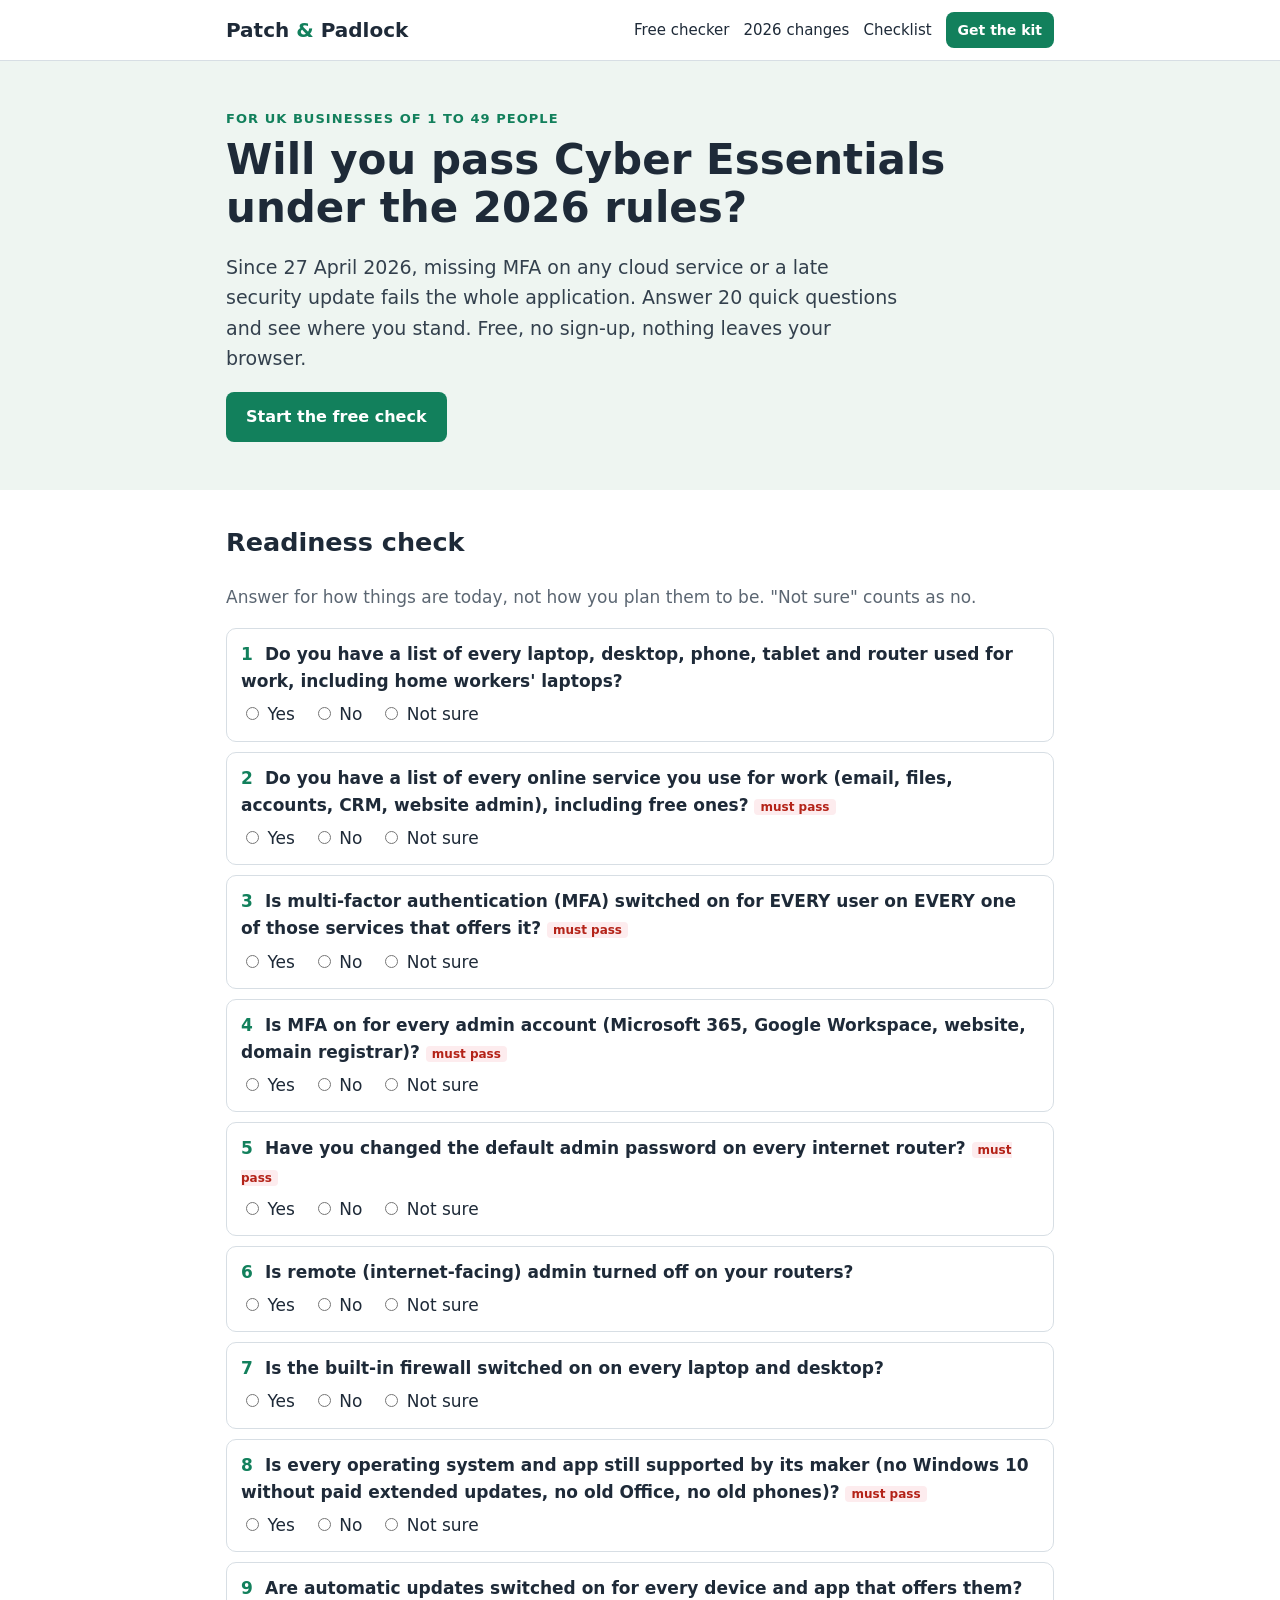
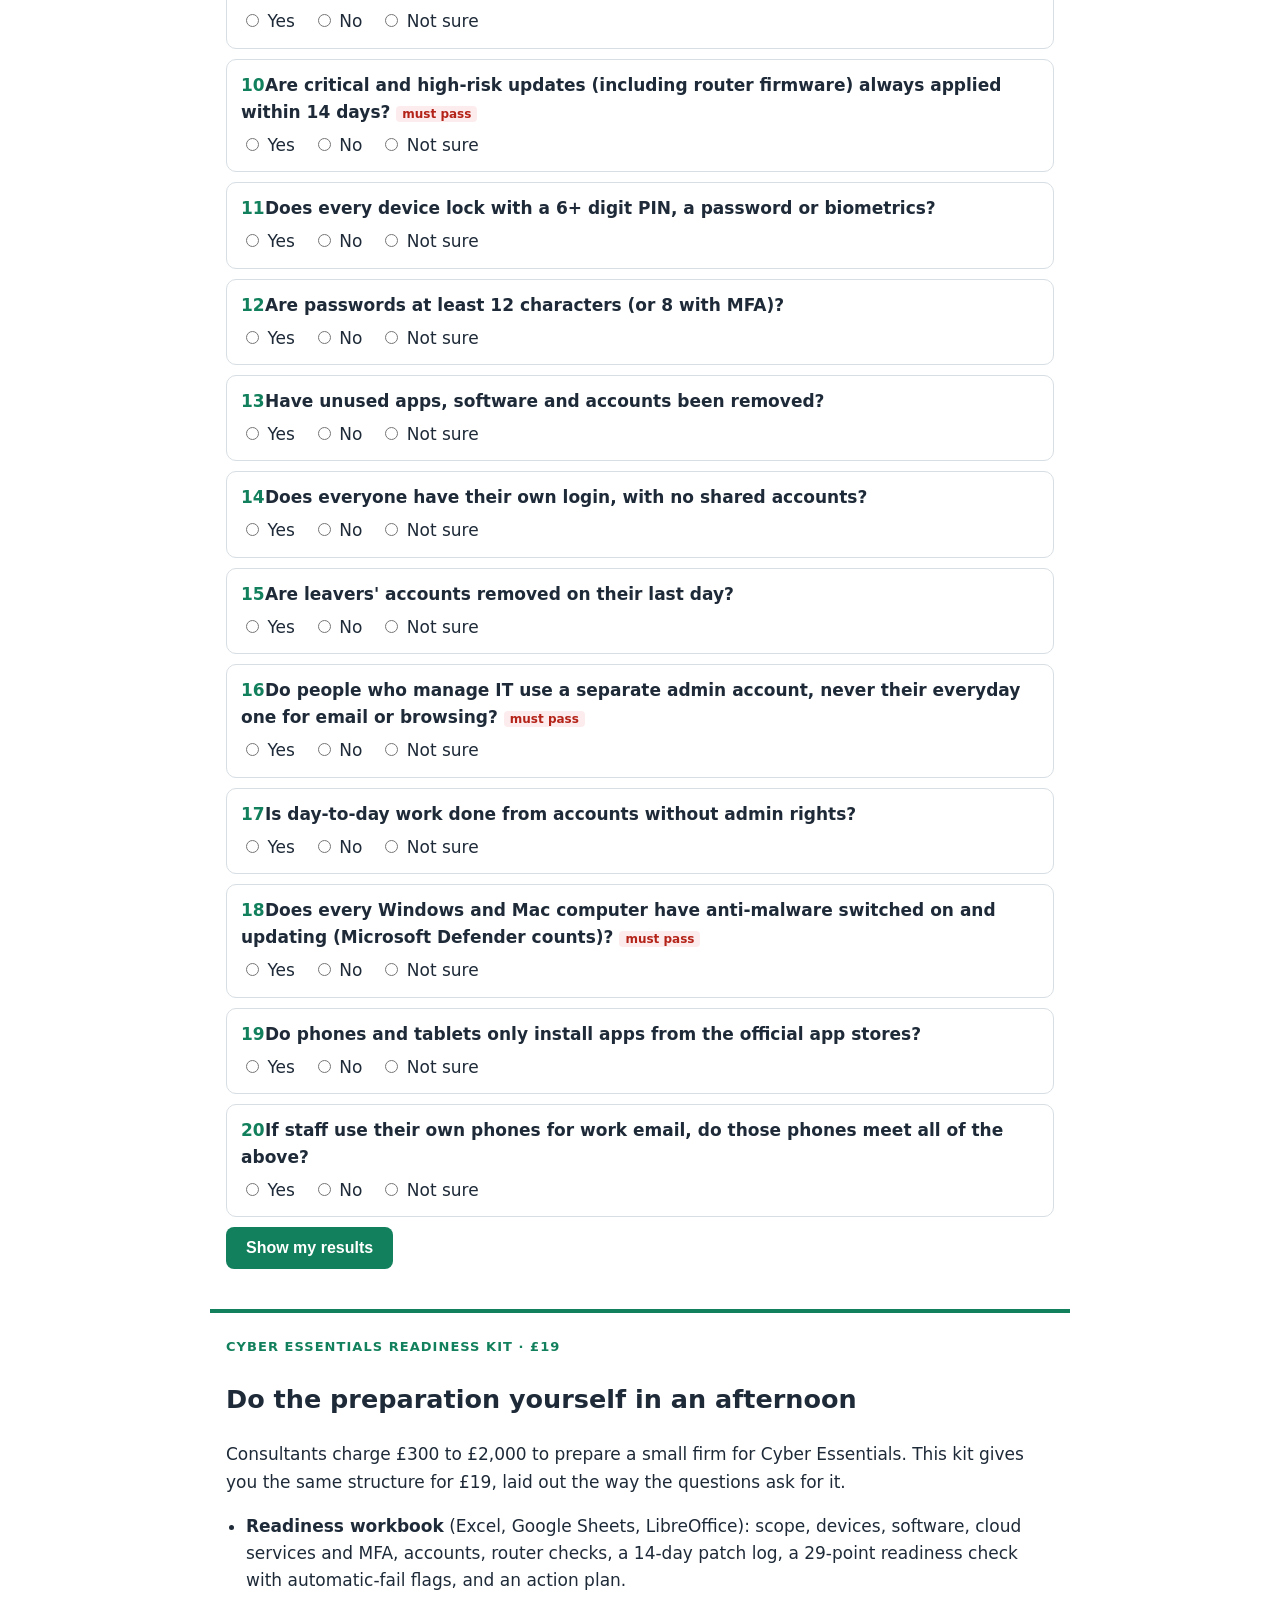
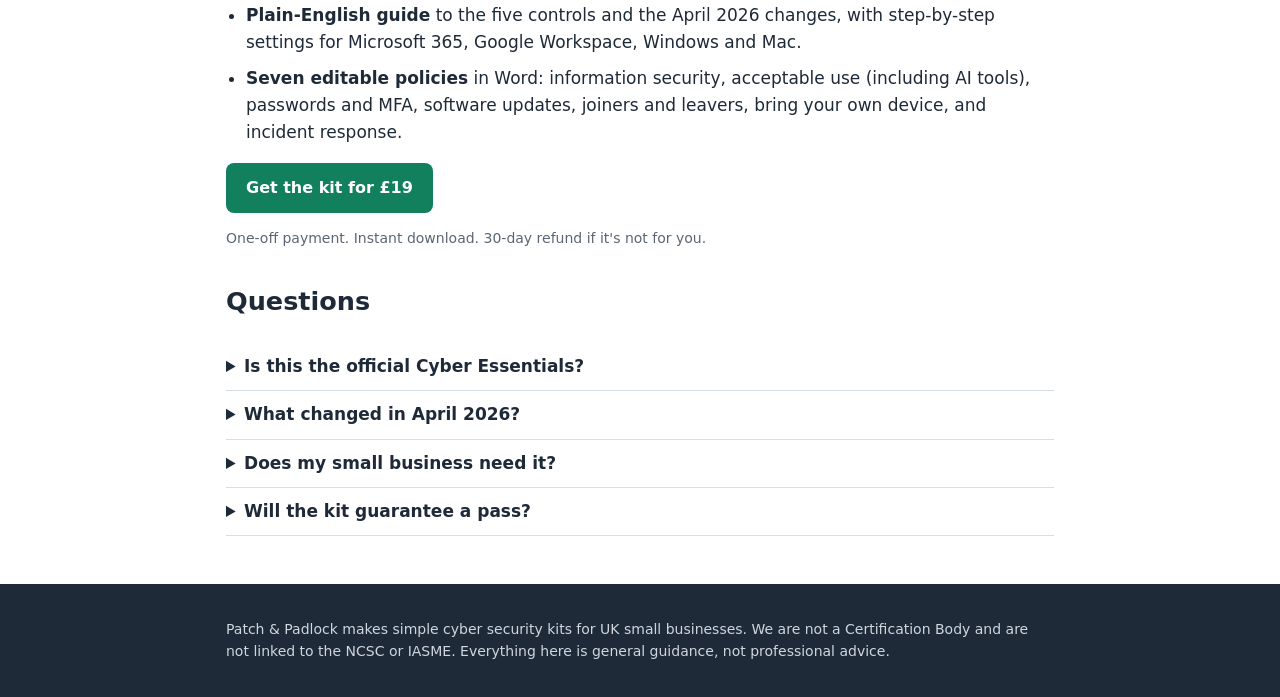
==== index.html @ 186a5f17 "Publish Patch & Padlock site: free readiness checker and two guides Co-Authored-By: Claude Opus 5.5 " ====
<!doctype html>
<html lang="en-GB">
<head>
<meta charset="utf-8">
<meta name="viewport" content="width=device-width, initial-scale=1">
<title>Free Cyber Essentials Readiness Checker (2026 rules) | Patch &amp; Padlock</title>
<meta name="description" content="Will your small business pass Cyber Essentials under the April 2026 rules? Answer 20 quick questions to see automatic fails first and get a free action list.">
<link rel="canonical" href="https://cranke2.github.io/patch-and-padlock/">
<link rel="stylesheet" href="style.css">
</head>
<body>
<header class="top"><div class="wrap"><a class="logo" href="./">Patch <span>&amp;</span> Padlock</a><nav><a href="#check">Free checker</a><a href="guides/cyber-essentials-2026-changes.html">2026 changes</a><a href="guides/cyber-essentials-checklist.html">Checklist</a><a class="btn small" href="#kit">Get the kit</a></nav></div></header>

<section class="hero"><div class="wrap">
  <p class="eyebrow">For UK businesses of 1 to 49 people</p>
  <h1>Will you pass Cyber Essentials under the 2026 rules?</h1>
  <p class="lead">Since 27 April 2026, missing MFA on any cloud service or a late security update fails the whole application. Answer 20 quick questions and see where you stand. Free, no sign-up, nothing leaves your browser.</p>
  <a class="btn" href="#check">Start the free check</a>
</div></section>

<section id="check" class="wrap card">
  <h2>Readiness check</h2>
  <p class="muted">Answer for how things are today, not how you plan them to be. "Not sure" counts as no.</p>
  <form id="quiz"></form>
  <button class="btn" id="go" type="button">Show my results</button>
  <div id="result" hidden></div>
</section>

<section id="kit" class="wrap kit">
  <div>
    <p class="eyebrow">Cyber Essentials Readiness Kit · £19</p>
    <h2>Do the preparation yourself in an afternoon</h2>
    <p>Consultants charge £300 to £2,000 to prepare a small firm for Cyber Essentials. This kit gives you the same structure for £19, laid out the way the questions ask for it.</p>
    <ul class="ticks">
      <li><b>Readiness workbook</b> (Excel, Google Sheets, LibreOffice): scope, devices, software, cloud services and MFA, accounts, router checks, a 14-day patch log, a 29-point readiness check with automatic-fail flags, and an action plan.</li>
      <li><b>Plain-English guide</b> to the five controls and the April 2026 changes, with step-by-step settings for Microsoft 365, Google Workspace, Windows and Mac.</li>
      <li><b>Seven editable policies</b> in Word: information security, acceptable use (including AI tools), passwords and MFA, software updates, joiners and leavers, bring your own device, and incident response.</li>
    </ul>
    <a class="btn" href="https://crankster205.gumroad.com/l/cyber-essentials-kit">Get the kit for £19</a>
    <p class="muted small">One-off payment. Instant download. 30-day refund if it's not for you.</p>
  </div>
</section>

<section class="wrap faq">
  <h2>Questions</h2>
  <details><summary>Is this the official Cyber Essentials?</summary><p>No. Cyber Essentials is run by IASME for the NCSC, and you apply through a Certification Body. Patch &amp; Padlock isn't linked to either. This kit helps you get ready so you pass first time and only pay the assessment fee.</p></details>
  <details><summary>What changed in April 2026?</summary><p>The requirements moved to version 3.3 and the "Danzell" question set. MFA must be on for every user of every cloud service that offers it, cloud services can't be left out of scope, and the 14-day update rule now covers vendor-advised configuration fixes too. <a href="guides/cyber-essentials-2026-changes.html">Read the summary</a>.</p></details>
  <details><summary>Does my small business need it?</summary><p>You need it if a customer, tender or contract asks for it. Central government contracts handling personal data require it. Even if nobody asks, the five controls stop most common attacks.</p></details>
  <details><summary>Will the kit guarantee a pass?</summary><p>No one can promise that. The kit makes sure you've checked every area the assessor looks at, and flags the automatic fails first.</p></details>
</section>

<footer class="foot"><div class="wrap">
  <p>Patch &amp; Padlock makes simple cyber security kits for UK small businesses. We are not a Certification Body and are not linked to the NCSC or IASME. Everything here is general guidance, not professional advice.</p>
</div></footer>

<script>
const Q = [
  ["Do you have a list of every laptop, desktop, phone, tablet and router used for work, including home workers' laptops?", "Scope", 0, "List every device. Anything that connects to the internet is in scope."],
  ["Do you have a list of every online service you use for work (email, files, accounts, CRM, website admin), including free ones?", "Scope", 1, "List every cloud service. They can't be left out of scope from April 2026."],
  ["Is multi-factor authentication (MFA) switched on for EVERY user on EVERY one of those services that offers it?", "User access", 1, "Switch on MFA for every user now. Missing it is an automatic fail."],
  ["Is MFA on for every admin account (Microsoft 365, Google Workspace, website, domain registrar)?", "User access", 1, "Switch on MFA for admins first."],
  ["Have you changed the default admin password on every internet router?", "Firewalls", 1, "Log in to the router and set a strong, unique password."],
  ["Is remote (internet-facing) admin turned off on your routers?", "Firewalls", 0, "Turn off WAN or remote administration in the router settings."],
  ["Is the built-in firewall switched on on every laptop and desktop?", "Firewalls", 0, "Windows Security > Firewall, or Mac System Settings > Network > Firewall."],
  ["Is every operating system and app still supported by its maker (no Windows 10 without paid extended updates, no old Office, no old phones)?", "Updates", 1, "Upgrade or remove unsupported software. It fails on its own."],
  ["Are automatic updates switched on for every device and app that offers them?", "Updates", 0, "Turn on automatic updates everywhere."],
  ["Are critical and high-risk updates (including router firmware) always applied within 14 days?", "Updates", 1, "Check weekly and log critical fixes. Late updates are an automatic fail."],
  ["Does every device lock with a 6+ digit PIN, a password or biometrics?", "Configuration", 0, "Set screen locks on every device."],
  ["Are passwords at least 12 characters (or 8 with MFA)?", "Configuration", 0, "Update your password rules and use a password manager."],
  ["Have unused apps, software and accounts been removed?", "Configuration", 0, "Uninstall unused software and disable old accounts."],
  ["Does everyone have their own login, with no shared accounts?", "User access", 0, "Replace shared logins with named accounts or shared mailboxes."],
  ["Are leavers' accounts removed on their last day?", "User access", 0, "Write a leavers checklist and remove old accounts now."],
  ["Do people who manage IT use a separate admin account, never their everyday one for email or browsing?", "User access", 1, "Create separate admin accounts."],
  ["Is day-to-day work done from accounts without admin rights?", "User access", 0, "Remove admin rights from everyday accounts."],
  ["Does every Windows and Mac computer have anti-malware switched on and updating (Microsoft Defender counts)?", "Malware", 1, "Turn on Defender real-time protection, or install anti-malware."],
  ["Do phones and tablets only install apps from the official app stores?", "Malware", 0, "Block unknown app sources."],
  ["If staff use their own phones for work email, do those phones meet all of the above?", "Scope", 0, "Bring personal devices up to standard or stop them accessing work data."]
];
const form = document.getElementById("quiz");
Q.forEach((q, i) => {
  const d = document.createElement("fieldset");
  d.innerHTML = `<legend><span class="n">${i + 1}</span>${q[0]}${q[2] ? ' <span class="tag">must pass</span>' : ""}</legend>` +
    ["Yes", "No", "Not sure"].map(v => `<label><input type="radio" name="q${i}" value="${v}"> ${v}</label>`).join("");
  form.appendChild(d);
});
document.getElementById("go").addEventListener("click", () => {
  const fails = [], fixes = [];
  let yes = 0, unanswered = 0;
  Q.forEach((q, i) => {
    const a = form.querySelector(`input[name=q${i}]:checked`);
    if (!a) { unanswered++; }
    if (a && a.value === "Yes") { yes++; return; }
    (q[2] ? fails : fixes).push(`<li><b>${q[1]}:</b> ${q[3]}</li>`);
  });
  const r = document.getElementById("result");
  let verdict, cls;
  if (fails.length === 0 && fixes.length === 0) { verdict = "You look ready. Download the current question set and answer it carefully."; cls = "ok"; }
  else if (fails.length === 0) { verdict = `No automatic fails, but ${fixes.length} thing${fixes.length > 1 ? "s" : ""} to fix first.`; cls = "amber"; }
  else { verdict = `${fails.length} automatic-fail risk${fails.length > 1 ? "s" : ""}. You'd likely fail if you applied today.`; cls = "red"; }
  r.innerHTML = `<div class="score ${cls}"><strong>${yes} / ${Q.length}</strong><span>${verdict}</span></div>` +
    (unanswered ? `<p class="muted">${unanswered} question${unanswered > 1 ? "s" : ""} left blank, counted as not sure.</p>` : "") +
    (fails.length ? `<h3>Fix these first (automatic fails)</h3><ul>${fails.join("")}</ul>` : "") +
    (fixes.length ? `<h3>Then these</h3><ul>${fixes.join("")}</ul>` : "") +
    `<div class="cta"><p>The <b>Readiness Kit</b> turns this into a full workbook with registers, a 14-day patch log, seven ready-made policies and step-by-step settings for Microsoft 365, Google Workspace, Windows and Mac.</p><a class="btn" href="#kit">See the £19 kit</a></div>`;
  r.hidden = false;
  r.scrollIntoView({ behavior: "smooth", block: "start" });
});
</script>
</body>
</html>
---- style.css ----
:root { --ink: #1E2A38; --green: #12805C; --pale: #EEF5F1; --muted: #5b6672; --red: #B42318; --amber: #B45309; --line: #D7DEE4; }
* { box-sizing: border-box; }
body { margin: 0; font-family: system-ui, -apple-system, "Segoe UI", Roboto, Arial, sans-serif; color: var(--ink); background: #fff; line-height: 1.6; font-size: 17px; }
.wrap { max-width: 860px; margin: 0 auto; padding: 0 16px; }
a { color: var(--green); }
.top { border-bottom: 1px solid var(--line); background: #fff; }
.top .wrap { display: flex; align-items: center; justify-content: space-between; flex-wrap: wrap; gap: 8px; padding-top: 12px; padding-bottom: 12px; }
.logo { font-weight: 800; color: var(--ink); text-decoration: none; font-size: 20px; }
.logo span { color: var(--green); }
nav { display: flex; gap: 14px; align-items: center; flex-wrap: wrap; font-size: 15px; }
nav a { text-decoration: none; color: var(--ink); }
.btn { display: inline-block; background: var(--green); color: #fff !important; padding: 12px 20px; border-radius: 8px; text-decoration: none; font-weight: 700; border: 0; font-size: 16px; cursor: pointer; }
.btn.small { padding: 7px 12px; font-size: 14px; }
.hero { background: var(--pale); padding: 48px 0; }
.eyebrow { text-transform: uppercase; letter-spacing: .08em; font-size: 13px; font-weight: 700; color: var(--green); margin: 0 0 6px; }
h1 { font-size: clamp(28px, 5vw, 42px); line-height: 1.15; margin: 0 0 12px; }
.lead { font-size: 19px; color: #33404d; max-width: 680px; }
.card { margin-top: 32px; }
fieldset { border: 1px solid var(--line); border-radius: 10px; margin: 0 0 10px; padding: 12px 14px; }
legend { font-weight: 600; padding: 0; float: left; width: 100%; margin-bottom: 6px; }
fieldset { display: flow-root; }
legend .n { display: inline-block; min-width: 24px; color: var(--green); }
fieldset label { margin-right: 18px; white-space: nowrap; cursor: pointer; }
.tag { font-size: 12px; background: #FDECEE; color: var(--red); border-radius: 4px; padding: 1px 6px; font-weight: 700; }
.muted { color: var(--muted); }
.small { font-size: 14px; }
#result { margin-top: 20px; }
.score { display: flex; gap: 14px; align-items: center; padding: 14px 16px; border-radius: 10px; }
.score strong { font-size: 28px; white-space: nowrap; }
.score.red { background: #FDECEE; color: var(--red); }
.score.amber { background: #FFF4E0; color: var(--amber); }
.score.ok { background: var(--pale); color: var(--green); }
.cta { background: var(--pale); padding: 14px 16px; border-radius: 10px; margin-top: 16px; }
.kit { margin-top: 40px; border-top: 4px solid var(--green); padding-top: 24px; }
.ticks { padding-left: 20px; }
.ticks li { margin-bottom: 8px; }
.faq { margin-top: 32px; }
details { border-bottom: 1px solid var(--line); padding: 10px 0; }
summary { font-weight: 600; cursor: pointer; }
.foot { margin-top: 48px; background: var(--ink); color: #cfd6dd; font-size: 14px; padding: 20px 0; }
article h2 { margin-top: 28px; }
table { border-collapse: collapse; width: 100%; font-size: 15px; }
th, td { border: 1px solid var(--line); padding: 8px; text-align: left; vertical-align: top; }
th { background: var(--ink); color: #fff; }
.table-scroll { overflow-x: auto; }
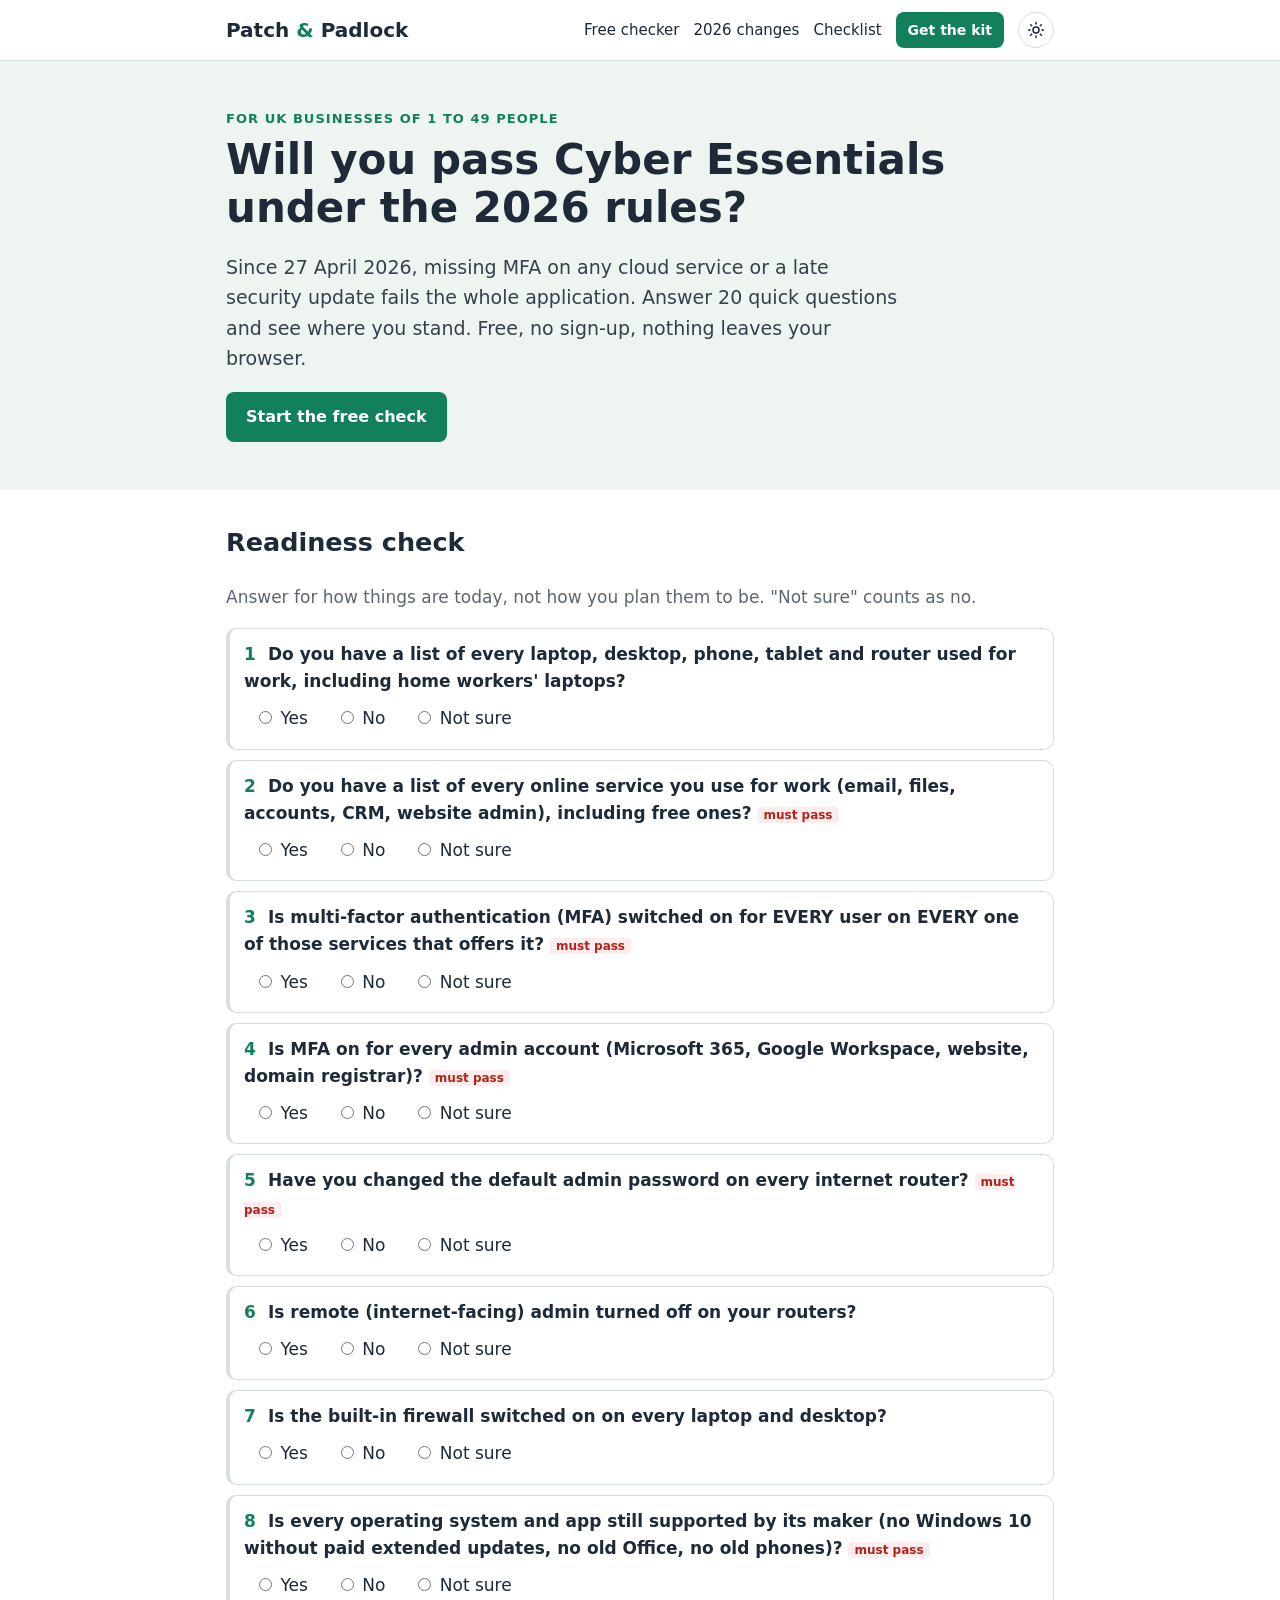
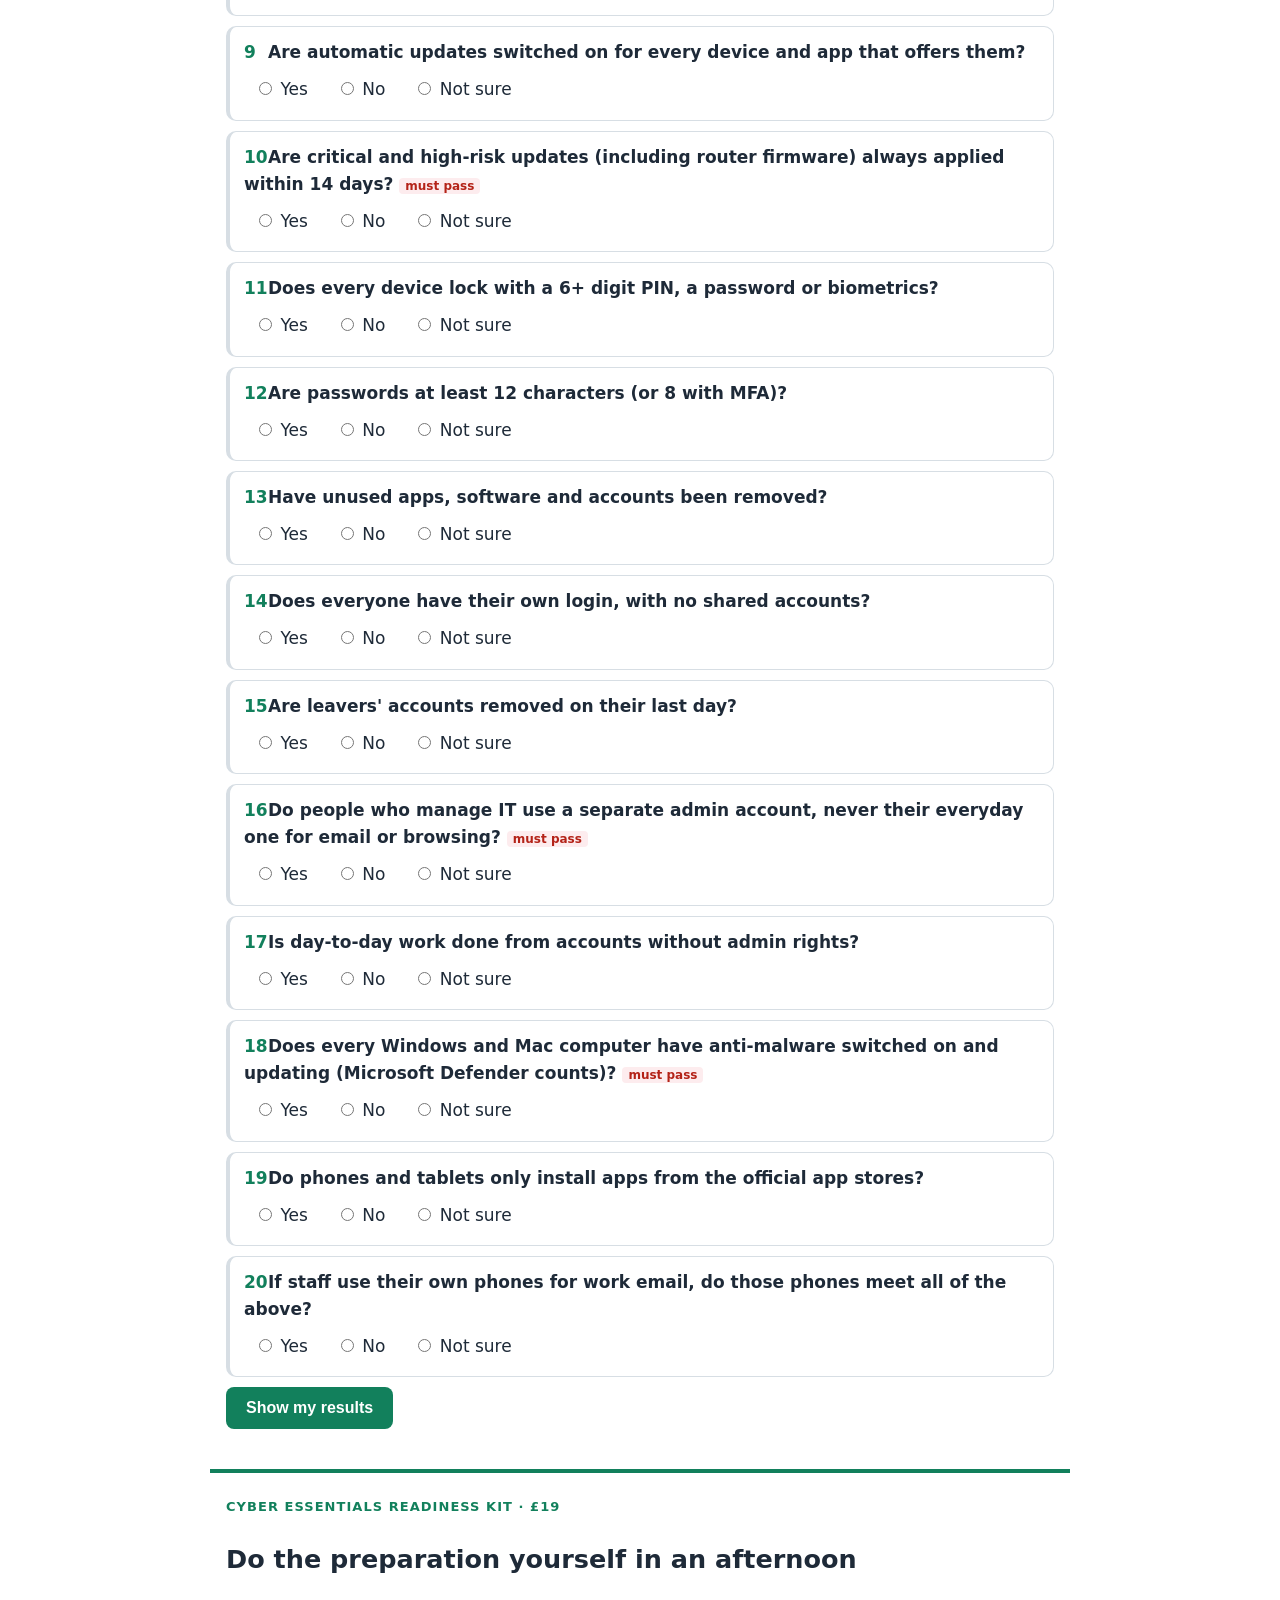
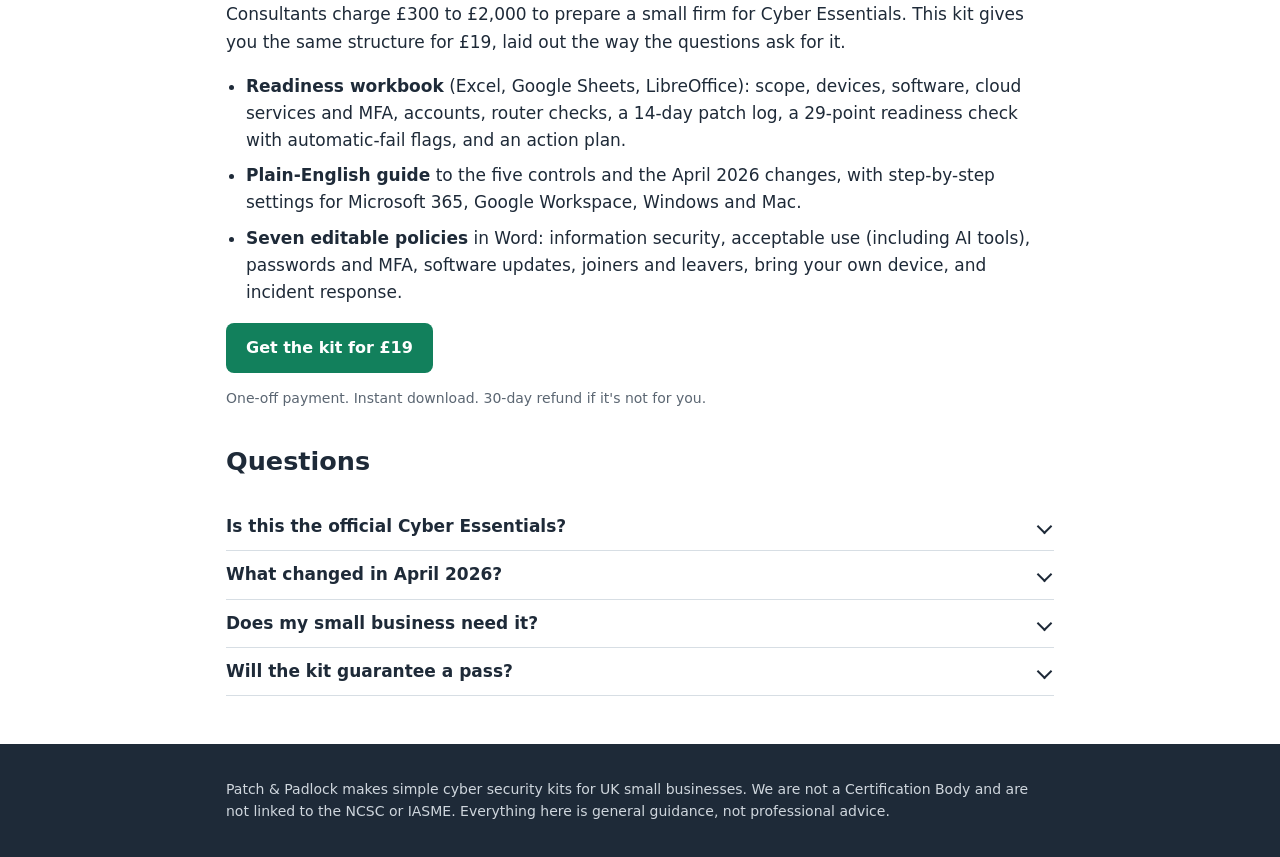
==== commit 48e9e4b6: "Follow device dark/light theme, add theme toggle and smooth question animations Co-Authored-By: Clau" ====
--- a/index.html
+++ b/index.html
@@ -7,9 +7,10 @@
 <meta name="description" content="Will your small business pass Cyber Essentials under the April 2026 rules? Answer 20 quick questions to see automatic fails first and get a free action list.">
 <link rel="canonical" href="https://cranke2.github.io/patch-and-padlock/">
 <link rel="stylesheet" href="style.css">
+<script src="site.js"></script>
 </head>
 <body>
-<header class="top"><div class="wrap"><a class="logo" href="./">Patch <span>&amp;</span> Padlock</a><nav><a href="#check">Free checker</a><a href="guides/cyber-essentials-2026-changes.html">2026 changes</a><a href="guides/cyber-essentials-checklist.html">Checklist</a><a class="btn small" href="#kit">Get the kit</a></nav></div></header>
+<header class="top"><div class="wrap"><a class="logo" href="./">Patch <span>&amp;</span> Padlock</a><nav><a href="#check">Free checker</a><a href="guides/cyber-essentials-2026-changes.html">2026 changes</a><a href="guides/cyber-essentials-checklist.html">Checklist</a><a class="btn small" href="#kit">Get the kit</a><button class="theme-toggle" type="button" aria-label="Switch theme"><svg class="sun" viewBox="0 0 24 24" fill="none" stroke="currentColor" stroke-width="2" stroke-linecap="round"><circle cx="12" cy="12" r="4"/><path d="M12 2v2M12 20v2M4.9 4.9l1.4 1.4M17.7 17.7l1.4 1.4M2 12h2M20 12h2M4.9 19.1l1.4-1.4M17.7 6.3l1.4-1.4"/></svg><svg class="moon" viewBox="0 0 24 24" fill="none" stroke="currentColor" stroke-width="2" stroke-linecap="round" stroke-linejoin="round"><path d="M21 12.8A9 9 0 1 1 11.2 3a7 7 0 0 0 9.8 9.8z"/></svg></button></nav></div></header>
 
 <section class="hero"><div class="wrap">
   <p class="eyebrow">For UK businesses of 1 to 49 people</p>
@@ -83,6 +84,7 @@
     ["Yes", "No", "Not sure"].map(v => `<label><input type="radio" name="q${i}" value="${v}"> ${v}</label>`).join("");
   form.appendChild(d);
 });
+revealOnScroll(form.querySelectorAll("fieldset"));
 document.getElementById("go").addEventListener("click", () => {
   const fails = [], fixes = [];
   let yes = 0, unanswered = 0;
@@ -103,6 +105,7 @@
     (fixes.length ? `<h3>Then these</h3><ul>${fixes.join("")}</ul>` : "") +
     `<div class="cta"><p>The <b>Readiness Kit</b> turns this into a full workbook with registers, a 14-day patch log, seven ready-made policies and step-by-step settings for Microsoft 365, Google Workspace, Windows and Mac.</p><a class="btn" href="#kit">See the £19 kit</a></div>`;
   r.hidden = false;
+  r.classList.remove("show"); void r.offsetWidth; r.classList.add("show");
   r.scrollIntoView({ behavior: "smooth", block: "start" });
 });
 </script>
--- a/style.css
+++ b/style.css
@@ -1,45 +1,84 @@
-:root { --ink: #1E2A38; --green: #12805C; --pale: #EEF5F1; --muted: #5b6672; --red: #B42318; --amber: #B45309; --line: #D7DEE4; }
+:root {
+  color-scheme: light;
+  --ink: #1E2A38; --text: #1E2A38; --bg: #ffffff; --surface: #ffffff; --green: #12805C; --accent-text: #12805C;
+  --pale: #EEF5F1; --muted: #5b6672; --lead: #33404d; --red: #B42318; --amber: #B45309; --line: #D7DEE4;
+  --red-bg: #FDECEE; --amber-bg: #FFF4E0; --head-bg: #1E2A38; --foot-bg: #1E2A38; --foot-text: #cfd6dd;
+  --shadow: 0 6px 18px rgba(30, 42, 56, .08);
+}
+:root[data-theme="dark"] {
+  color-scheme: dark;
+  --text: #E6EBF0; --bg: #11181F; --surface: #18222C; --green: #1E9E72; --accent-text: #5ED3A5;
+  --pale: #17302A; --muted: #9AA7B3; --lead: #C3CDD6; --red: #FF8A80; --amber: #FFC266; --line: #2C3A47;
+  --red-bg: #3A1D20; --amber-bg: #3A2E16; --head-bg: #24323F; --foot-bg: #0B1015; --foot-text: #9AA7B3;
+  --shadow: 0 6px 18px rgba(0, 0, 0, .35);
+}
 * { box-sizing: border-box; }
-body { margin: 0; font-family: system-ui, -apple-system, "Segoe UI", Roboto, Arial, sans-serif; color: var(--ink); background: #fff; line-height: 1.6; font-size: 17px; }
+body { margin: 0; font-family: system-ui, -apple-system, "Segoe UI", Roboto, Arial, sans-serif; color: var(--text); background: var(--bg); line-height: 1.6; font-size: 17px; }
+body, .top, fieldset, .cta, .hero, .score, details, th, td { transition: background-color .3s ease, color .3s ease, border-color .3s ease; }
 .wrap { max-width: 860px; margin: 0 auto; padding: 0 16px; }
-a { color: var(--green); }
-.top { border-bottom: 1px solid var(--line); background: #fff; }
+a { color: var(--accent-text); }
+.top { border-bottom: 1px solid var(--line); background: var(--bg); position: sticky; top: 0; z-index: 10; }
 .top .wrap { display: flex; align-items: center; justify-content: space-between; flex-wrap: wrap; gap: 8px; padding-top: 12px; padding-bottom: 12px; }
-.logo { font-weight: 800; color: var(--ink); text-decoration: none; font-size: 20px; }
-.logo span { color: var(--green); }
+.logo { font-weight: 800; color: var(--text); text-decoration: none; font-size: 20px; }
+.logo span { color: var(--accent-text); }
 nav { display: flex; gap: 14px; align-items: center; flex-wrap: wrap; font-size: 15px; }
-nav a { text-decoration: none; color: var(--ink); }
-.btn { display: inline-block; background: var(--green); color: #fff !important; padding: 12px 20px; border-radius: 8px; text-decoration: none; font-weight: 700; border: 0; font-size: 16px; cursor: pointer; }
+nav a { text-decoration: none; color: var(--text); }
+.btn { display: inline-block; background: var(--green); color: #fff !important; padding: 12px 20px; border-radius: 8px; text-decoration: none; font-weight: 700; border: 0; font-size: 16px; cursor: pointer; transition: transform .15s ease, box-shadow .2s ease, filter .2s ease; }
+.btn:hover { transform: translateY(-1px); box-shadow: var(--shadow); filter: brightness(1.05); }
+.btn:active { transform: translateY(0); }
 .btn.small { padding: 7px 12px; font-size: 14px; }
+.theme-toggle { width: 36px; height: 36px; border-radius: 50%; border: 1px solid var(--line); background: var(--surface); color: var(--text); cursor: pointer; display: inline-grid; place-items: center; padding: 0; transition: transform .3s ease, background-color .3s ease, border-color .3s ease; }
+.theme-toggle:hover { transform: rotate(20deg); }
+.theme-toggle svg { width: 18px; height: 18px; }
+.theme-toggle .moon { display: none; }
+:root[data-theme="dark"] .theme-toggle .sun { display: none; }
+:root[data-theme="dark"] .theme-toggle .moon { display: block; }
 .hero { background: var(--pale); padding: 48px 0; }
-.eyebrow { text-transform: uppercase; letter-spacing: .08em; font-size: 13px; font-weight: 700; color: var(--green); margin: 0 0 6px; }
+.eyebrow { text-transform: uppercase; letter-spacing: .08em; font-size: 13px; font-weight: 700; color: var(--accent-text); margin: 0 0 6px; }
 h1 { font-size: clamp(28px, 5vw, 42px); line-height: 1.15; margin: 0 0 12px; }
-.lead { font-size: 19px; color: #33404d; max-width: 680px; }
+.lead { font-size: 19px; color: var(--lead); max-width: 680px; }
 .card { margin-top: 32px; }
-fieldset { border: 1px solid var(--line); border-radius: 10px; margin: 0 0 10px; padding: 12px 14px; }
+fieldset { border: 1px solid var(--line); border-left: 4px solid var(--line); border-radius: 10px; margin: 0 0 10px; padding: 12px 14px; display: flow-root; background: var(--surface); transition: border-color .3s ease, box-shadow .25s ease, transform .25s ease, background-color .3s ease; }
+fieldset:hover { box-shadow: var(--shadow); transform: translateY(-2px); }
+fieldset:has(input[value="Yes"]:checked) { border-left-color: var(--green); }
+fieldset:has(input[value="No"]:checked), fieldset:has(input[value="Not sure"]:checked) { border-left-color: var(--amber); }
 legend { font-weight: 600; padding: 0; float: left; width: 100%; margin-bottom: 6px; }
-fieldset { display: flow-root; }
-legend .n { display: inline-block; min-width: 24px; color: var(--green); }
-fieldset label { margin-right: 18px; white-space: nowrap; cursor: pointer; }
-.tag { font-size: 12px; background: #FDECEE; color: var(--red); border-radius: 4px; padding: 1px 6px; font-weight: 700; }
+legend .n { display: inline-block; min-width: 24px; color: var(--accent-text); }
+fieldset label { margin-right: 8px; white-space: nowrap; cursor: pointer; display: inline-block; padding: 4px 10px; border-radius: 999px; transition: background-color .2s ease, color .2s ease; }
+fieldset label:hover { background: var(--pale); }
+fieldset label:has(input:checked) { background: var(--pale); color: var(--accent-text); font-weight: 600; }
+input[type="radio"] { accent-color: var(--green); }
+.tag { font-size: 12px; background: var(--red-bg); color: var(--red); border-radius: 4px; padding: 1px 6px; font-weight: 700; }
 .muted { color: var(--muted); }
 .small { font-size: 14px; }
 #result { margin-top: 20px; }
+#result.show { animation: rise .5s ease both; }
 .score { display: flex; gap: 14px; align-items: center; padding: 14px 16px; border-radius: 10px; }
 .score strong { font-size: 28px; white-space: nowrap; }
-.score.red { background: #FDECEE; color: var(--red); }
-.score.amber { background: #FFF4E0; color: var(--amber); }
-.score.ok { background: var(--pale); color: var(--green); }
+.score.red { background: var(--red-bg); color: var(--red); }
+.score.amber { background: var(--amber-bg); color: var(--amber); }
+.score.ok { background: var(--pale); color: var(--accent-text); }
 .cta { background: var(--pale); padding: 14px 16px; border-radius: 10px; margin-top: 16px; }
 .kit { margin-top: 40px; border-top: 4px solid var(--green); padding-top: 24px; }
 .ticks { padding-left: 20px; }
 .ticks li { margin-bottom: 8px; }
 .faq { margin-top: 32px; }
-details { border-bottom: 1px solid var(--line); padding: 10px 0; }
-summary { font-weight: 600; cursor: pointer; }
-.foot { margin-top: 48px; background: var(--ink); color: #cfd6dd; font-size: 14px; padding: 20px 0; }
+details { border-bottom: 1px solid var(--line); padding: 10px 0; overflow: hidden; }
+summary { font-weight: 600; cursor: pointer; list-style: none; display: flex; justify-content: space-between; align-items: center; gap: 12px; }
+summary::-webkit-details-marker { display: none; }
+summary::after { content: ""; width: 9px; height: 9px; border-right: 2px solid currentColor; border-bottom: 2px solid currentColor; transform: rotate(45deg); transition: transform .3s ease; flex-shrink: 0; margin-right: 4px; }
+details[open] summary::after { transform: rotate(-135deg); }
+details p { margin: 8px 0 4px; }
+.foot { margin-top: 48px; background: var(--foot-bg); color: var(--foot-text); font-size: 14px; padding: 20px 0; }
 article h2 { margin-top: 28px; }
 table { border-collapse: collapse; width: 100%; font-size: 15px; }
 th, td { border: 1px solid var(--line); padding: 8px; text-align: left; vertical-align: top; }
-th { background: var(--ink); color: #fff; }
+th { background: var(--head-bg); color: #fff; }
 .table-scroll { overflow-x: auto; }
+.reveal { opacity: 0; transform: translateY(14px); }
+.reveal.in { opacity: 1; transform: none; transition: opacity .5s ease, transform .5s ease, border-color .3s ease, box-shadow .25s ease; }
+@keyframes rise { from { opacity: 0; transform: translateY(16px); } to { opacity: 1; transform: none; } }
+@media (prefers-reduced-motion: reduce) {
+  *, *::before, *::after { transition: none !important; animation: none !important; }
+  .reveal { opacity: 1; transform: none; }
+}
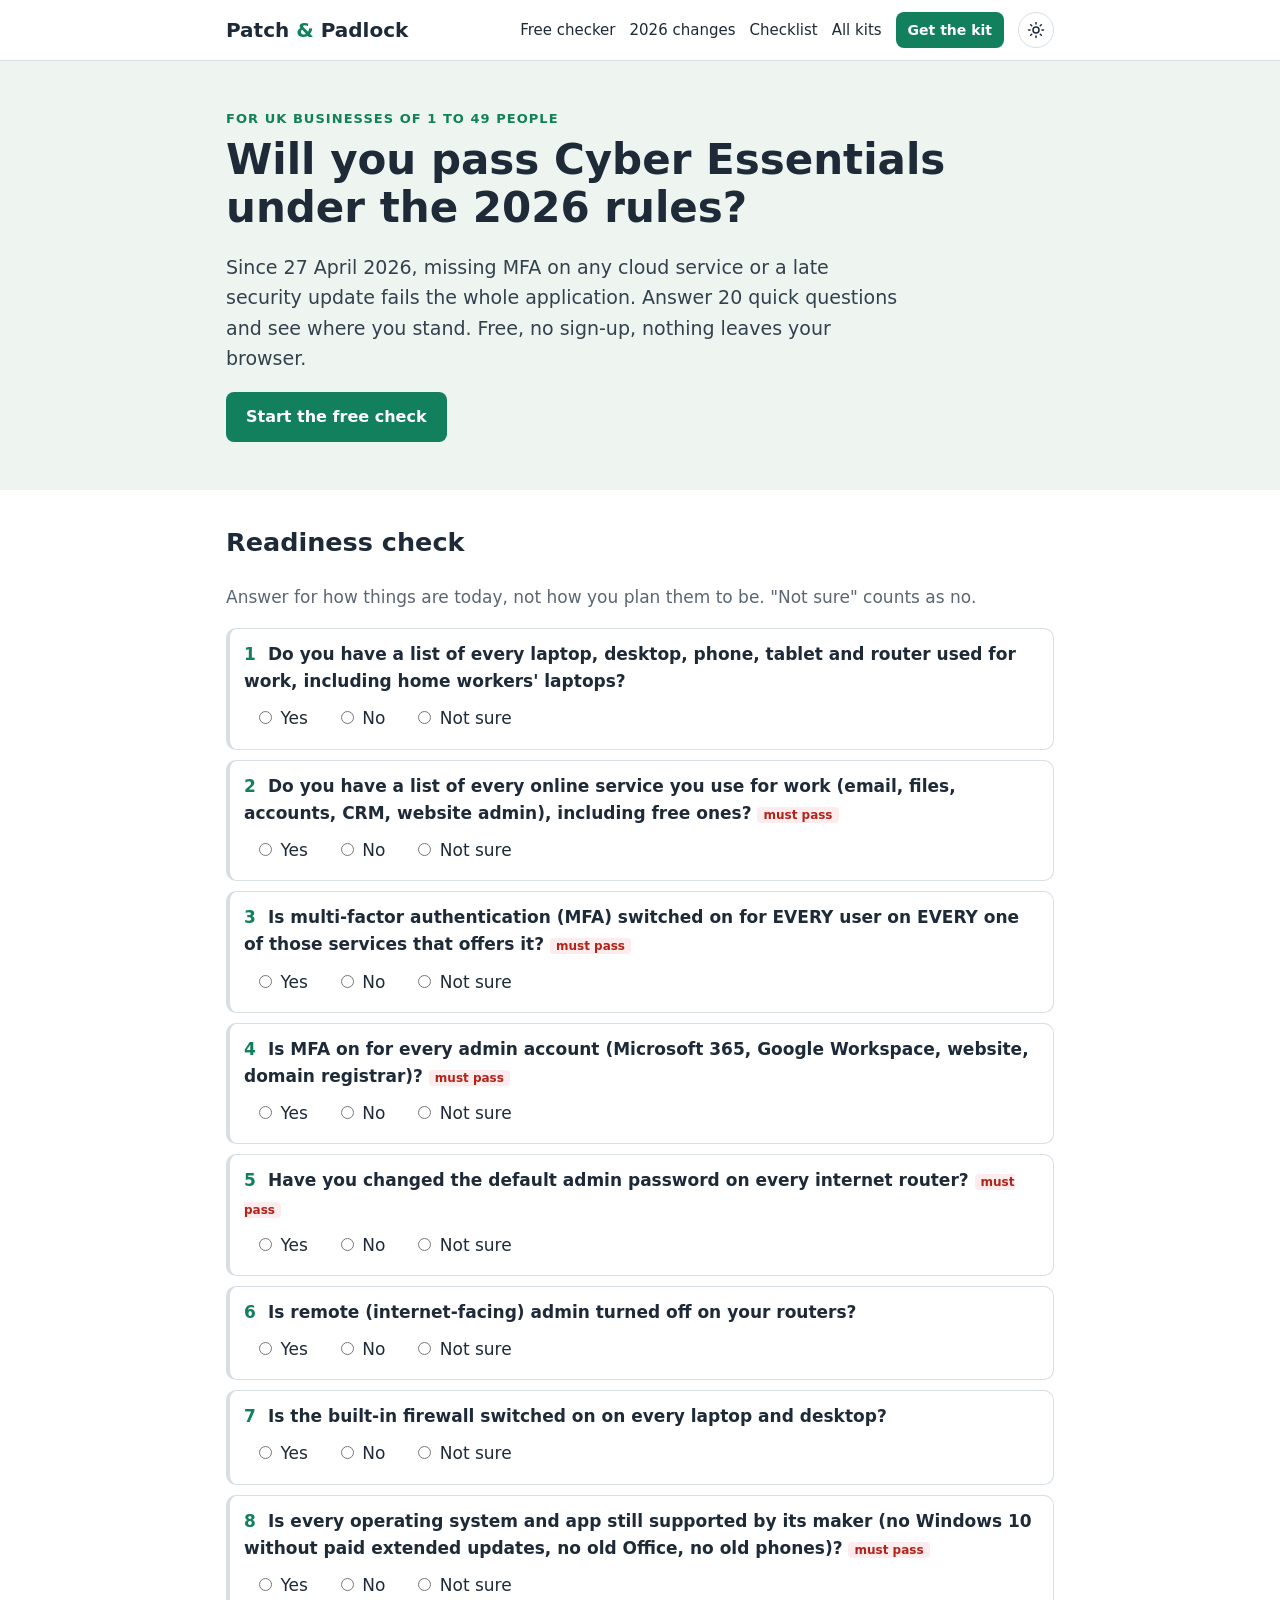
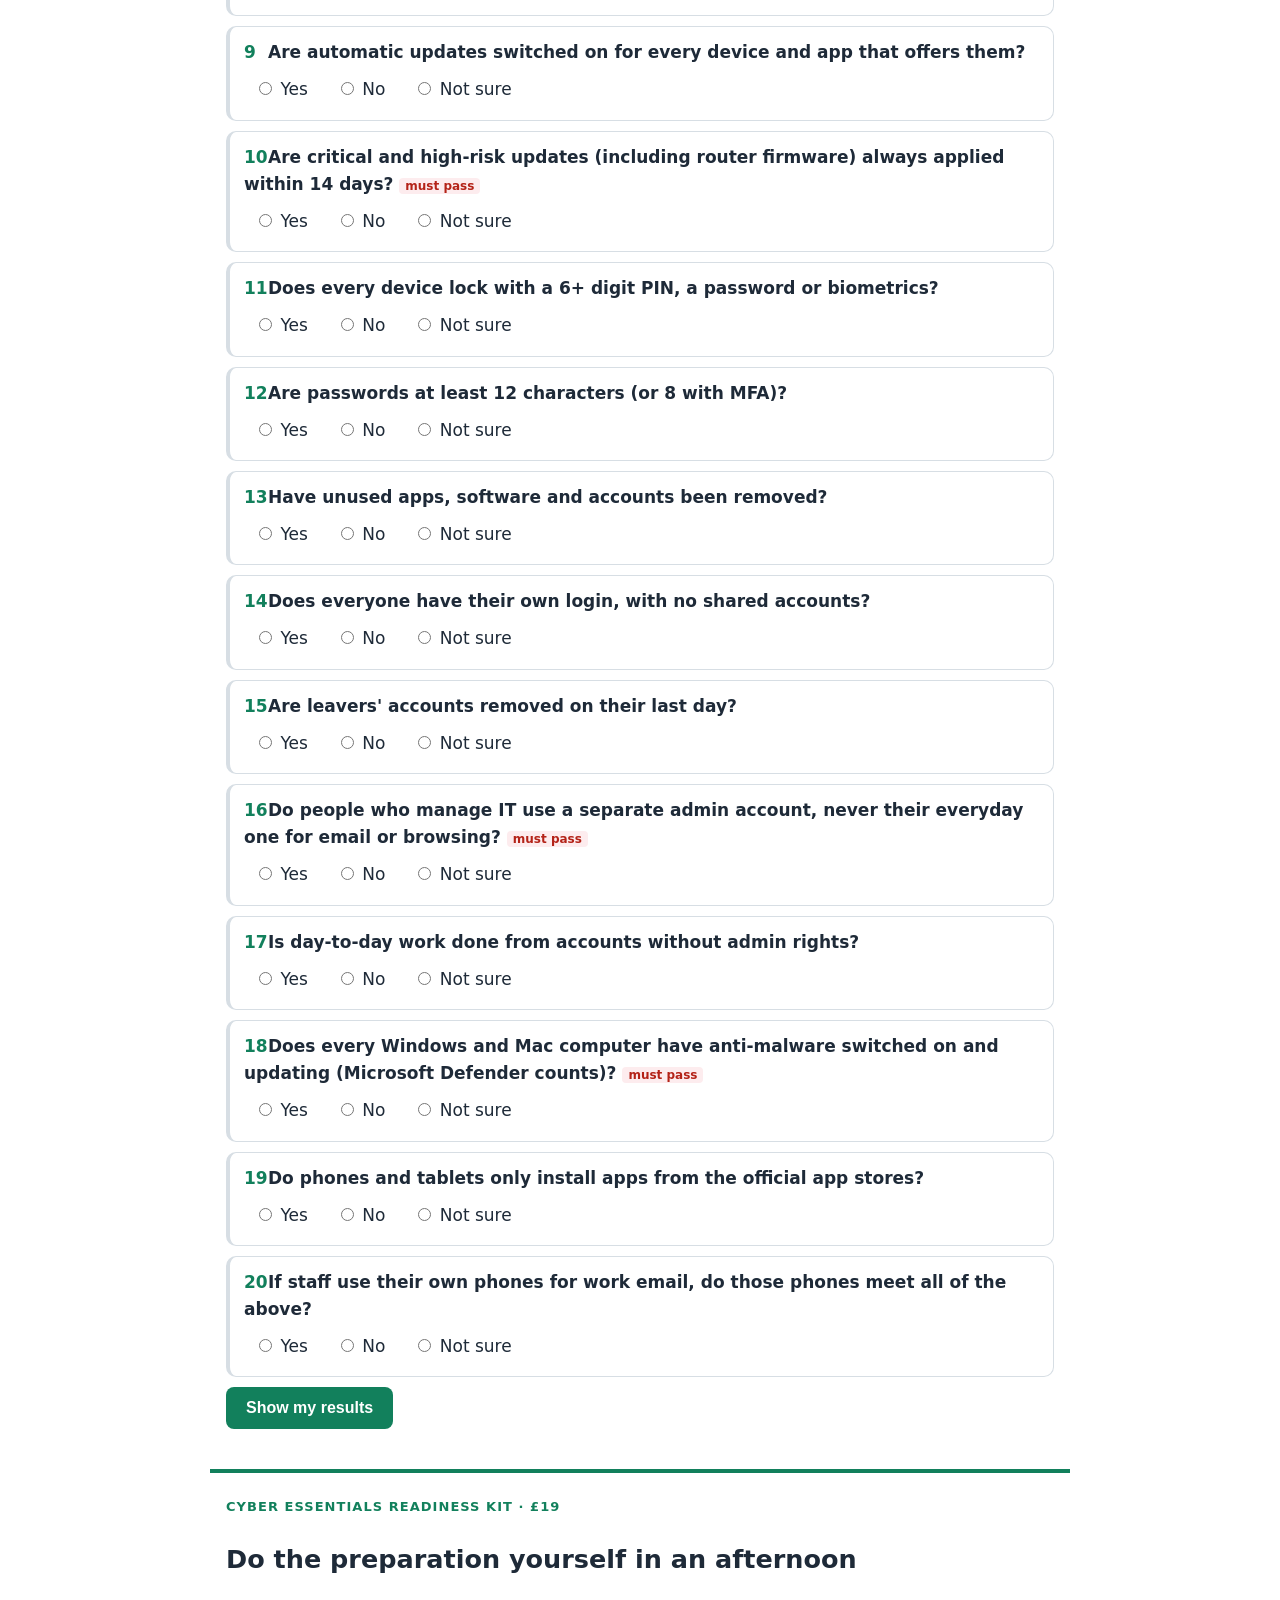
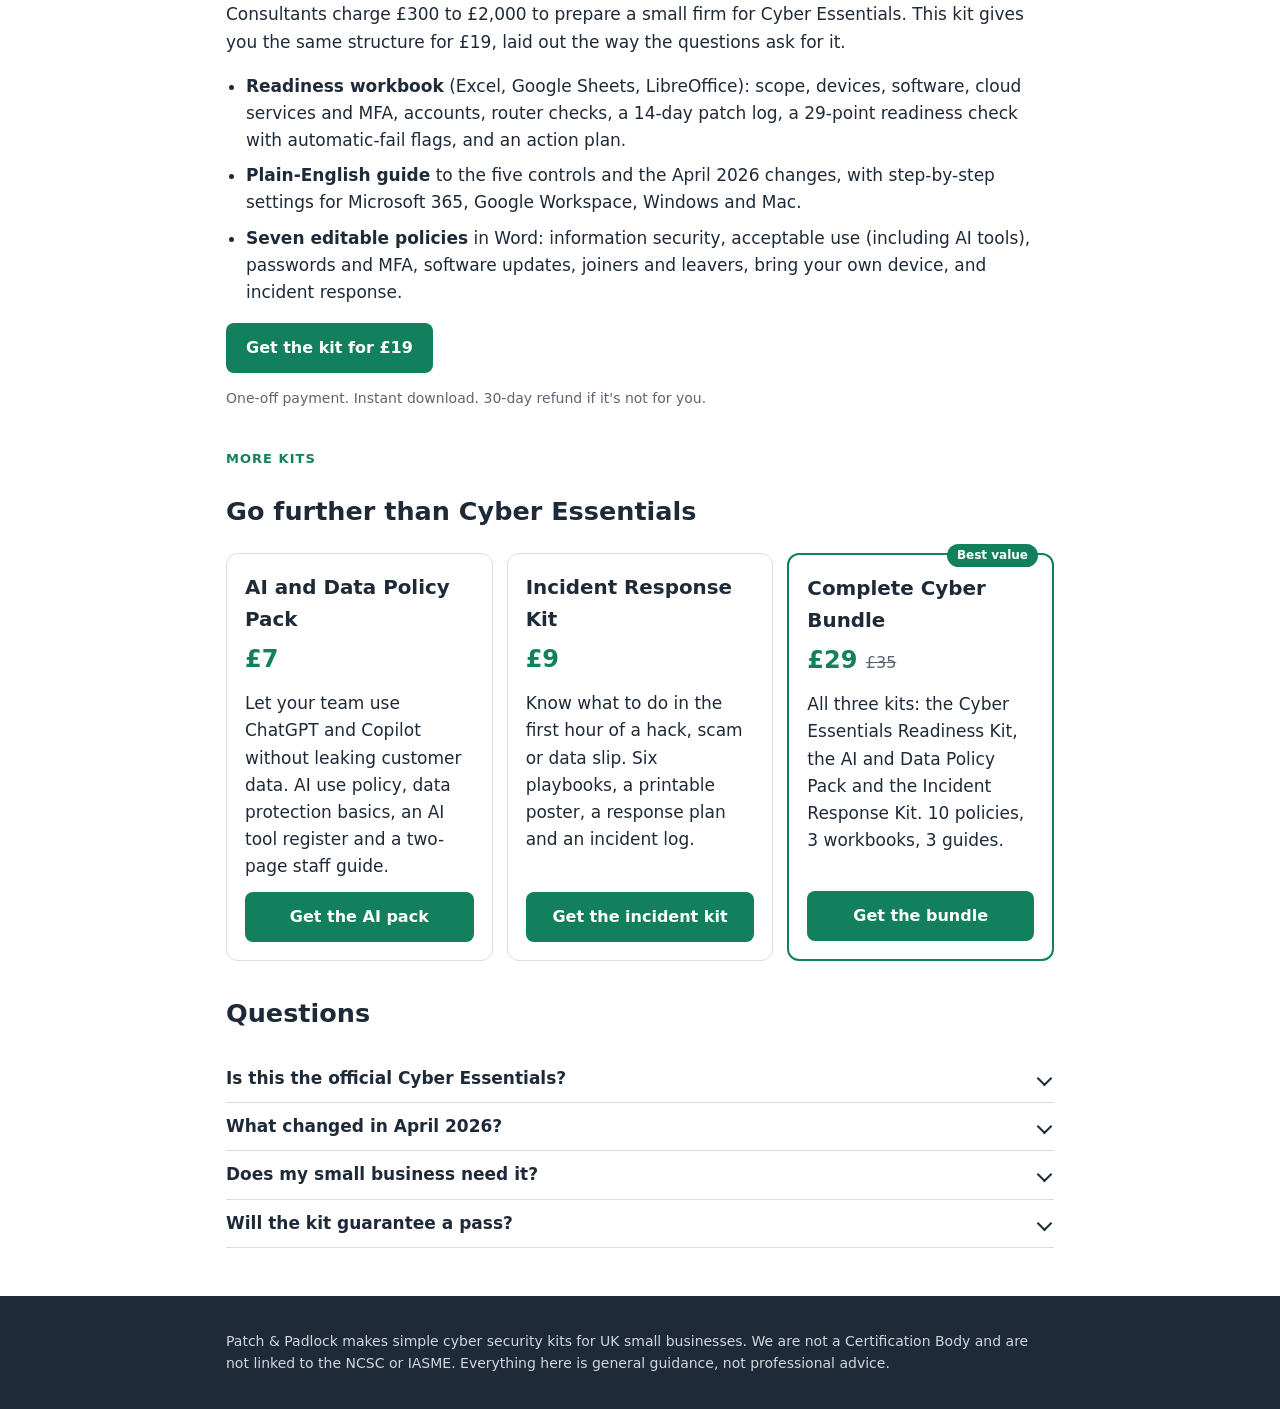
==== commit 37dd0de2: "Add AI pack, incident kit and bundle to the site Co-Authored-By: Claude Opus 5.5 (1M context) <norep" ====
--- a/index.html
+++ b/index.html
@@ -10,7 +10,7 @@
 <script src="site.js"></script>
 </head>
 <body>
-<header class="top"><div class="wrap"><a class="logo" href="./">Patch <span>&amp;</span> Padlock</a><nav><a href="#check">Free checker</a><a href="guides/cyber-essentials-2026-changes.html">2026 changes</a><a href="guides/cyber-essentials-checklist.html">Checklist</a><a class="btn small" href="#kit">Get the kit</a><button class="theme-toggle" type="button" aria-label="Switch theme"><svg class="sun" viewBox="0 0 24 24" fill="none" stroke="currentColor" stroke-width="2" stroke-linecap="round"><circle cx="12" cy="12" r="4"/><path d="M12 2v2M12 20v2M4.9 4.9l1.4 1.4M17.7 17.7l1.4 1.4M2 12h2M20 12h2M4.9 19.1l1.4-1.4M17.7 6.3l1.4-1.4"/></svg><svg class="moon" viewBox="0 0 24 24" fill="none" stroke="currentColor" stroke-width="2" stroke-linecap="round" stroke-linejoin="round"><path d="M21 12.8A9 9 0 1 1 11.2 3a7 7 0 0 0 9.8 9.8z"/></svg></button></nav></div></header>
+<header class="top"><div class="wrap"><a class="logo" href="./">Patch <span>&amp;</span> Padlock</a><nav><a href="#check">Free checker</a><a href="guides/cyber-essentials-2026-changes.html">2026 changes</a><a href="guides/cyber-essentials-checklist.html">Checklist</a><a href="#more">All kits</a><a class="btn small" href="https://crankster205.gumroad.com/l/cyber-essentials-kit">Get the kit</a><button class="theme-toggle" type="button" aria-label="Switch theme"><svg class="sun" viewBox="0 0 24 24" fill="none" stroke="currentColor" stroke-width="2" stroke-linecap="round"><circle cx="12" cy="12" r="4"/><path d="M12 2v2M12 20v2M4.9 4.9l1.4 1.4M17.7 17.7l1.4 1.4M2 12h2M20 12h2M4.9 19.1l1.4-1.4M17.7 6.3l1.4-1.4"/></svg><svg class="moon" viewBox="0 0 24 24" fill="none" stroke="currentColor" stroke-width="2" stroke-linecap="round" stroke-linejoin="round"><path d="M21 12.8A9 9 0 1 1 11.2 3a7 7 0 0 0 9.8 9.8z"/></svg></button></nav></div></header>
 
 <section class="hero"><div class="wrap">
   <p class="eyebrow">For UK businesses of 1 to 49 people</p>
@@ -39,6 +39,32 @@
     </ul>
     <a class="btn" href="https://crankster205.gumroad.com/l/cyber-essentials-kit">Get the kit for £19</a>
     <p class="muted small">One-off payment. Instant download. 30-day refund if it's not for you.</p>
+  </div>
+</section>
+
+<section id="more" class="wrap more">
+  <p class="eyebrow">More kits</p>
+  <h2>Go further than Cyber Essentials</h2>
+  <div class="cards">
+    <div class="pcard">
+      <h3>AI and Data Policy Pack</h3>
+      <p class="price">£7</p>
+      <p>Let your team use ChatGPT and Copilot without leaking customer data. AI use policy, data protection basics, an AI tool register and a two-page staff guide.</p>
+      <a class="btn" href="https://crankster205.gumroad.com/l/ai-data-policy-pack">Get the AI pack</a>
+    </div>
+    <div class="pcard">
+      <h3>Incident Response Kit</h3>
+      <p class="price">£9</p>
+      <p>Know what to do in the first hour of a hack, scam or data slip. Six playbooks, a printable poster, a response plan and an incident log.</p>
+      <a class="btn" href="https://crankster205.gumroad.com/l/incident-response-kit">Get the incident kit</a>
+    </div>
+    <div class="pcard best">
+      <span class="ribbon">Best value</span>
+      <h3>Complete Cyber Bundle</h3>
+      <p class="price">£29 <s>£35</s></p>
+      <p>All three kits: the Cyber Essentials Readiness Kit, the AI and Data Policy Pack and the Incident Response Kit. 10 policies, 3 workbooks, 3 guides.</p>
+      <a class="btn" href="https://crankster205.gumroad.com/l/cyber-bundle">Get the bundle</a>
+    </div>
   </div>
 </section>
 
--- a/style.css
+++ b/style.css
@@ -15,6 +15,8 @@
 * { box-sizing: border-box; }
 body { margin: 0; font-family: system-ui, -apple-system, "Segoe UI", Roboto, Arial, sans-serif; color: var(--text); background: var(--bg); line-height: 1.6; font-size: 17px; }
 body, .top, fieldset, .cta, .hero, .score, details, th, td { transition: background-color .3s ease, color .3s ease, border-color .3s ease; }
+section[id] { scroll-margin-top: 80px; }
+html { scroll-behavior: smooth; }
 .wrap { max-width: 860px; margin: 0 auto; padding: 0 16px; }
 a { color: var(--accent-text); }
 .top { border-bottom: 1px solid var(--line); background: var(--bg); position: sticky; top: 0; z-index: 10; }
@@ -62,6 +64,17 @@
 .kit { margin-top: 40px; border-top: 4px solid var(--green); padding-top: 24px; }
 .ticks { padding-left: 20px; }
 .ticks li { margin-bottom: 8px; }
+.more { margin-top: 40px; }
+.cards { display: grid; grid-template-columns: repeat(auto-fit, minmax(230px, 1fr)); gap: 14px; margin-top: 12px; }
+.pcard { position: relative; border: 1px solid var(--line); border-radius: 12px; padding: 18px; background: var(--surface); display: flex; flex-direction: column; transition: transform .25s ease, box-shadow .25s ease, border-color .3s ease, background-color .3s ease; }
+.pcard:hover { transform: translateY(-3px); box-shadow: var(--shadow); }
+.pcard h3 { margin: 0 0 4px; }
+.pcard p { margin: 0 0 12px; }
+.pcard .btn { margin-top: auto; text-align: center; }
+.pcard.best { border: 2px solid var(--green); }
+.price { font-size: 24px; font-weight: 800; color: var(--accent-text); }
+.price s { font-size: 16px; color: var(--muted); font-weight: 400; }
+.ribbon { position: absolute; top: -11px; right: 14px; background: var(--green); color: #fff; font-size: 12px; font-weight: 700; padding: 2px 10px; border-radius: 999px; }
 .faq { margin-top: 32px; }
 details { border-bottom: 1px solid var(--line); padding: 10px 0; overflow: hidden; }
 summary { font-weight: 600; cursor: pointer; list-style: none; display: flex; justify-content: space-between; align-items: center; gap: 12px; }
@@ -81,4 +94,5 @@
 @media (prefers-reduced-motion: reduce) {
   *, *::before, *::after { transition: none !important; animation: none !important; }
   .reveal { opacity: 1; transform: none; }
+  html { scroll-behavior: auto; }
 }
